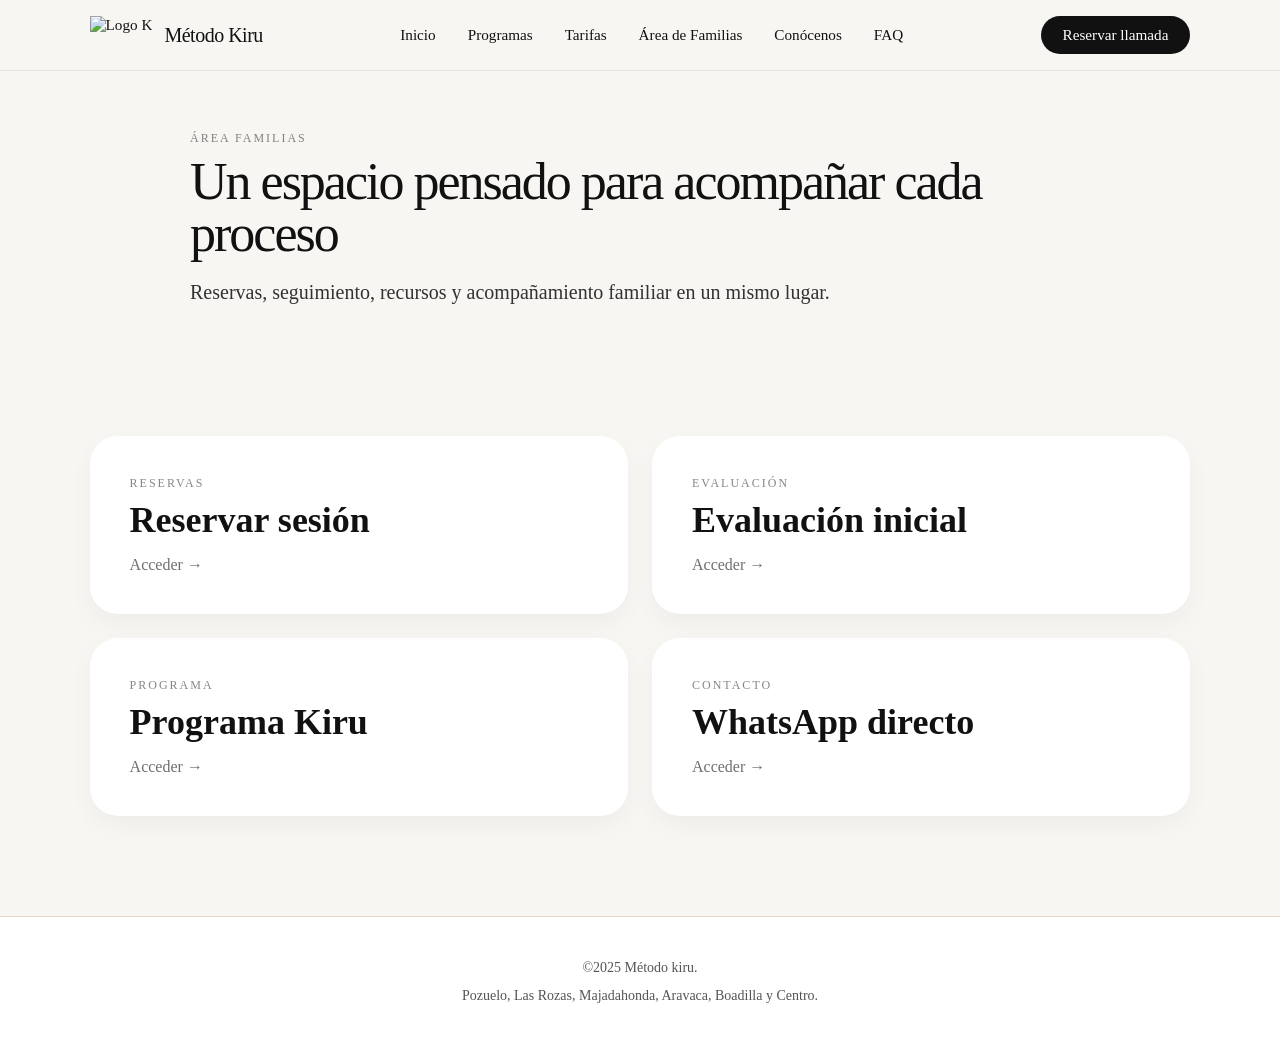
==== accesofamilias.html @ 2e8d4d33 "Actualizar logo con icono K y texto en la barra de navegacion" ====
<!DOCTYPE html>
<html lang="es">
<head>
  <meta charset="UTF-8">
  <meta name="viewport" content="width=device-width, initial-scale=1.0">
  <title>Área familias — Método Kiru</title>
  <link rel="stylesheet" href="style.css">
</head>
<body>

  <!-- BARRA SUPERIOR FIJA -->
  <header class="top-navbar">
    <nav>
      <a href="index.html" class="logo-container">
        <img src="logo.png" alt="Logo K" class="logo-img">
        <span class="logo-text">Método Kiru</span>
      </a>
      <div class="nav-links">
        <a href="index.html">Inicio</a>
        <a href="programas.html">Programas</a>
        <a href="tarifas.html">Tarifas</a>
        <a href="accesofamilias.html">Área de Familias</a>
        <a href="conocenos.html">Conócenos</a>
        <a href="faq.html">FAQ</a>
      </div>
      <a href="https://calendly.com/m-sofiamunoz05/llamada-informacion" target="_blank" class="mini-btn">Reservar llamada</a>
    </nav>
  </header>

  <section class="subpage-hero" style="padding-bottom: 0;">
    <div class="subpage-content" style="margin: 0 auto;">
      <p class="eyebrow">Área familias</p>
      <h1 style="font-size: 52px; margin-bottom: 16px;">
        Un espacio pensado para acompañar cada proceso
      </h1>
      <p class="subtitle">
        Reservas, seguimiento, recursos y acompañamiento familiar
        en un mismo lugar.
      </p>
    </div>
  </section>

  <section class="family-dashboard">
    <a href="https://calendly.com/m-sofiamunoz05/llamada-informacion" target="_blank" class="family-card">
      <p class="card-label">Reservas</p>
      <h2>Reservar sesión</h2>
      <span>Acceder →</span>
    </a>

    <a href="https://buy.stripe.com/9B6fZiflpeo09VxauafMA00" target="_blank" class="family-card">
      <p class="card-label">Evaluación</p>
      <h2>Evaluación inicial</h2>
      <span>Acceder →</span>
    </a>

    <a href="https://buy.stripe.com/fZu7sM0qvgw85Fh6dUfMA01" target="_blank" class="family-card">
      <p class="card-label">Programa</p>
      <h2>Programa Kiru</h2>
      <span>Acceder →</span>
    </a>

    <a href="https://wa.me/34651382833?text=Hola%2C%20me%20gustar%C3%ADa%20informaci%C3%B3n.%20%C2%BFTe%20puedo%20llamar%3F" target="_blank" class="family-card">
      <p class="card-label">Contacto</p>
      <h2>WhatsApp directo</h2>
      <span>Acceder →</span>
    </a>
  </section>

  <!-- PIE DE PÁGINA -->
  <footer>
    <p style="margin-bottom: 6px;">©️2025 Método kiru.</p>
    <p>Pozuelo, Las Rozas, Majadahonda, Aravaca, Boadilla y Centro.</p>
  </footer>

  <script src="script.js"></script>
</body>
</html>
---- style.css ----
*{
  margin:0;
  padding:0;
  box-sizing:border-box;
}

body{
  background:#f7f6f2;
  color:#111;
  font-family:Georgia, serif;
  -webkit-font-smoothing:antialiased;
}

/* =========================
   BARRA SUPERIOR FIJA (Centrada con Logo y Texto)
========================= */

.top-navbar {
  position: sticky;
  top: 0;
  z-index: 1000;
  background: #f7f6f2;
  border-bottom: 1px solid #eae6df;
  padding: 1rem 7%;
}

.top-navbar nav {
  display: flex;
  justify-content: space-between;
  align-items: center;
  max-width: 1200px;
  margin: 0 auto;
}

.logo-container {
  display: flex;
  align-items: center;
  gap: 12px;
  text-decoration: none;
}

.logo-img {
  height: 38px;
  width: auto;
  object-fit: contain;
}

.logo-text {
  font-family: Georgia, serif;
  font-size: 20px;
  font-weight: 400;
  color: #111;
  letter-spacing: -0.5px;
}

/* Contenedor central de los enlaces */
.nav-links {
  display: flex;
  gap: 2rem;
  align-items: center;
  margin: 0 auto;
}

.top-navbar nav a {
  text-decoration: none;
  color: #111;
  font-size: 0.95rem;
  transition: opacity 0.2s ease;
}

.top-navbar nav a:hover {
  opacity: .6;
}

/* Botón de llamada a la derecha */
.mini-btn {
  background: #111;
  color: white !important;
  padding: 10px 22px !important;
  border-radius: 999px;
  font-size: 14px;
  text-decoration: none;
}

.mini-btn:hover {
  opacity: .9;
}

/* =========================
   SECCIÓN HERO
========================= */

.hero{
  padding: 60px 7%;
  display: flex;
  flex-direction: column;
}

.hero-content{
  max-width: 850px;
  margin-top: 2rem;
}

.eyebrow{
  text-transform: uppercase;
  letter-spacing: 2px;
  font-size: 12px;
  opacity: .5;
  margin-bottom: 10px;
}

h1{
  font-size: 68px;
  line-height: 1;
  font-weight: 400;
  letter-spacing: -2px;
  margin-bottom: 16px;
}

.subtitle{
  font-size: 20px;
  line-height: 1.6;
  max-width: 700px;
  opacity: .85;
  margin-bottom: 28px;
}

/* =========================
   BOTONES
========================= */

.hero-buttons{
  display: flex;
  gap: 14px;
  flex-wrap: wrap;
}

.hero-buttons a{
  text-decoration: none;
  padding: 18px 32px;
  border-radius: 999px;
  font-size: 16px;
  transition: .25s;
}

.primary{
  background: #111;
  color: white !important;
  border: 1px solid #111;
}

.primary:hover{
  opacity: .9;
}

.secondary{
  color: #111 !important;
  border: 1px solid #111;
}

.secondary:hover{
  background: #111;
  color: white !important;
}

/* =========================
   SECCIONES GENERALES
========================= */

.quote{
  padding: 80px 7%;
  text-align: center;
}

.quote h2{
  max-width: 900px;
  margin: auto;
  font-size: 38px;
  line-height: 1.2;
  font-weight: 400;
}

.testimonials{
  background: white;
  padding: 80px 7%;
}

.testimonials h2{
  font-size: 32px;
  font-weight: 400;
  text-align: center;
  margin-bottom: 40px;
}

blockquote{
  max-width: 850px;
  margin: 0 auto 40px;
  font-size: 20px;
  line-height: 1.5;
}

blockquote span{
  display: block;
  margin-top: 10px;
  font-size: 14px;
  opacity: .55;
}

.programas-comparacion{
  max-width: 1100px;
  margin: 60px auto;
  padding: 0 20px;
  display: grid;
  grid-template-columns: repeat(auto-fit, minmax(320px, 1fr));
  gap: 30px;
}

.programa-card{
  background: #f9f4ec;
  border: 1px solid #e4d8c7;
  border-radius: 20px;
  padding: 35px;
  position: relative;
  box-shadow: 0 10px 30px rgba(0,0,0,.05);
}

.programa-card.destacado{
  border: 2px solid #c8a97e;
  transform: scale(1.02);
}

.etiqueta{
  position: absolute;
  top: -12px;
  right: 20px;
  background: #c8a97e;
  color: white;
  padding: 8px 16px;
  border-radius: 999px;
  font-size: .8rem;
  font-weight: 600;
}

.programa-header{
  margin-bottom:25px;
}

.programa-header h3{
  color:#3d342b;
  margin-bottom:6px;
  font-size:1.8rem;
}

.programa-header p{
  color:#8b7b68;
}

.programa-card ul{
  list-style:none;
  padding:0;
  margin:0;
}

.programa-card li{
  padding:12px 0;
  border-bottom:1px solid #e8ddd0;
  display:flex;
  align-items:center;
  gap:12px;
}

.programa-card li.si::before{
  content:"✓";
  color:#8a9a5b;
  font-weight:bold;
  font-size:1.2rem;
}

.programa-card li.no::before{
  content:"✕";
  color:#c2b5a4;
  font-weight:bold;
  font-size:1.1rem;
}

.beneficio{
  margin-top:30px;
  padding-top:20px;
  border-top:1px solid #d9ccb9;
}

.beneficio strong{
  display:block;
  margin-bottom:10px;
  color:#3d342b;
}

.beneficio p{
  color:#6b6258;
  line-height:1.6;
}

.program-note{
  text-align:center;
  margin-top:30px;
  color:#666;
  line-height:1.7;
}

.program-note p{
  margin-bottom:10px;
}

.tarifas-grid{
  max-width:1000px;
  margin:60px auto;
  padding:0 20px;
  display:grid;
  grid-template-columns:repeat(auto-fit,minmax(320px,1fr));
  gap:30px;
}

.tarifa-card{
  background:#f9f4ec;
  border:1px solid #e4d8c7;
  border-radius:20px;
  padding:35px;
  box-shadow:0 10px 30px rgba(0,0,0,.05);
  position:relative;
}

.tarifa-card.destacado{
  border:2px solid #c8a97e;
}

.tarifa-card h3{
  text-align:center;
  margin-bottom:25px;
  color:#3d342b;
  font-size:1.8rem;
}

.precio-item{
  display:flex;
  justify-content:space-between;
  align-items:center;
  padding:18px 0;
  border-bottom:1px solid #e4d8c7;
}

.precio-item:last-child{
  border-bottom:none;
}

.precio-item span{
  color:#6b6258;
}

.precio-item strong{
  font-size:1.2rem;
  color:#3d342b;
}

.subpage-hero{
  padding: 60px 7% !important;
}

.subpage-content{
  max-width:900px;
}

.faq-section{
  max-width:1100px;
  margin:auto;
  padding:40px 7% 100px;
}

.faq-item{
  background:white;
  border-radius:24px;
  margin-bottom:18px;
  padding:10px 28px;
  box-shadow:0 10px 25px rgba(0,0,0,.04);
}

.faq-question{
  width:100%;
  border:none;
  background:none;
  padding:24px 0;
  cursor:pointer;
  display:flex;
  justify-content:space-between;
  align-items:center;
  font-family:Georgia, serif;
  font-size:24px;
  text-align:left;
}

.faq-answer{
  max-height:0;
  overflow:hidden;
  transition:.3s ease;
}

.faq-answer p{
  padding-bottom:24px;
  font-size:18px;
  line-height:1.8;
  opacity:.8;
}

.faq-item.active .faq-answer{
  max-height:500px;
}

.family-dashboard{
  display:grid;
  grid-template-columns:repeat(2,1fr);
  gap:24px;
  padding:40px 7% 100px;
}

.family-card{
  background:white;
  border-radius:28px;
  padding:40px;
  text-decoration:none;
  color:#111;
  box-shadow:0 10px 25px rgba(0,0,0,.04);
  transition:.25s;
}

.family-card:hover{
  transform:translateY(-4px);
}

.family-card h2{
  font-size:36px;
  margin-bottom:15px;
}

.family-card span{
  opacity:.6;
}

.card-label {
  font-size: 12px;
  text-transform: uppercase;
  letter-spacing: 2px;
  opacity: 0.5;
  margin-bottom: 8px;
}

footer{
  text-align:center;
  padding:40px 7%;
  background:white;
  border-top:1px solid #e4d8c7;
  color:#555;
  font-size:14px;
  line-height:1.6;
}

@media(max-width:900px){
  .top-navbar {
    padding: 1rem 5%;
  }
  .nav-links {
    display: none;
  }
  .hero{
    padding:40px 6% 60px;
  }
  h1{
    font-size:44px;
  }
  .hero-buttons{
    flex-direction:column;
  }
  .hero-buttons a{
    width:100%;
    text-align:center;
  }
  .family-dashboard{
    grid-template-columns:1fr;
  }
}
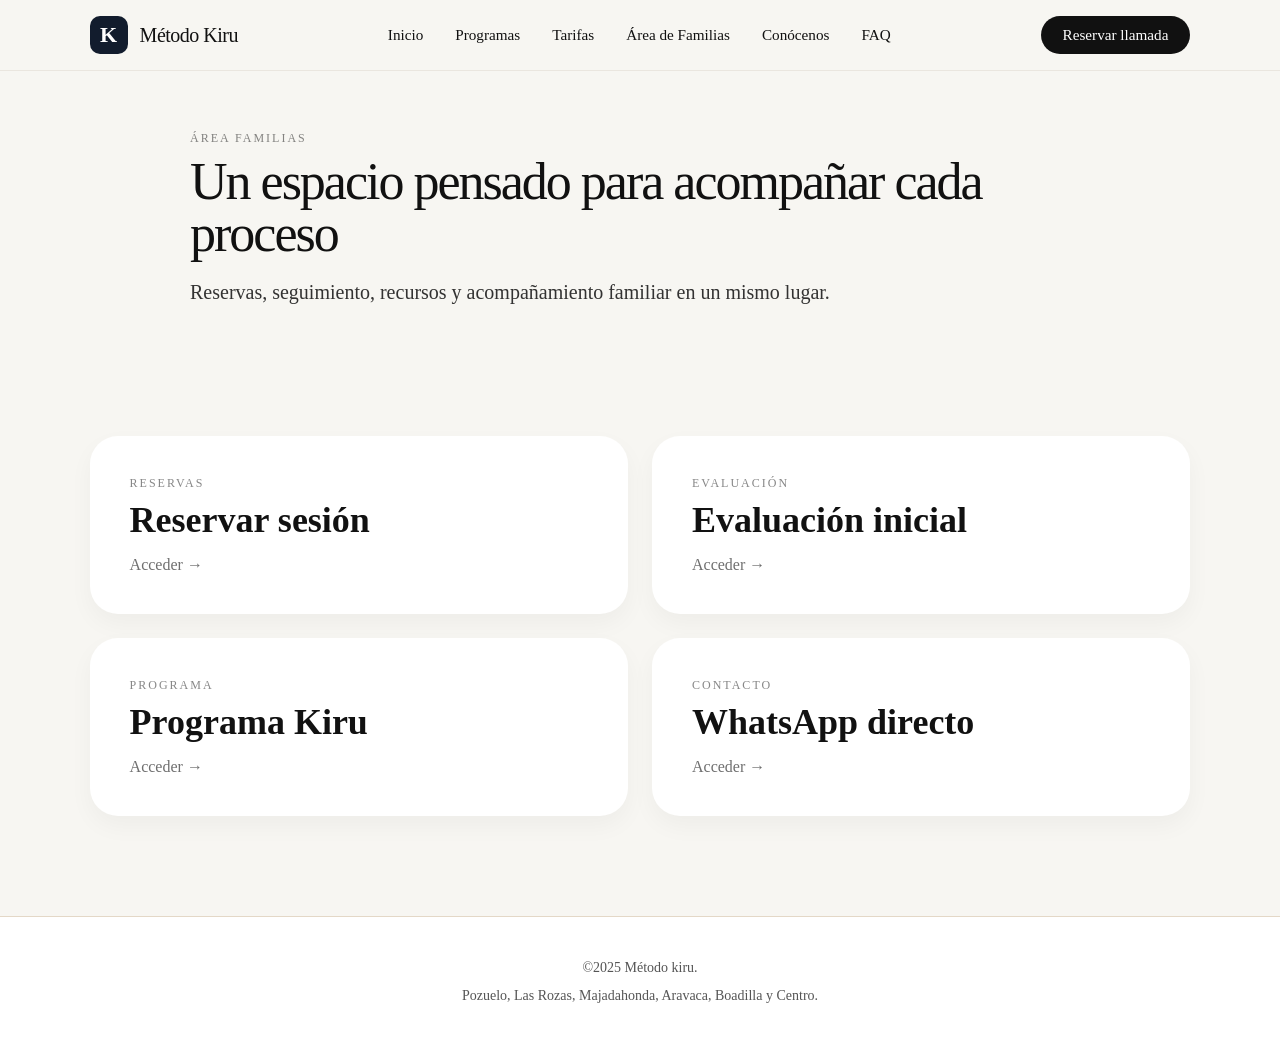
==== commit ba238d70: "Actualizar diseño de la barra de navegación con icono de la K" ====
--- a/accesofamilias.html
+++ b/accesofamilias.html
@@ -12,7 +12,7 @@
   <header class="top-navbar">
     <nav>
       <a href="index.html" class="logo-container">
-        <img src="logo.png" alt="Logo K" class="logo-img">
+        <div class="logo-icon-box">K</div>
         <span class="logo-text">Método Kiru</span>
       </a>
       <div class="nav-links">
--- a/style.css
+++ b/style.css
@@ -12,7 +12,7 @@
 }
 
 /* =========================
-   BARRA SUPERIOR FIJA (Centrada con Logo y Texto)
+   BARRA SUPERIOR FIJA
 ========================= */
 
 .top-navbar {
@@ -39,10 +39,19 @@
   text-decoration: none;
 }
 
-.logo-img {
+/* Cajita elegante para la K (sin depender de archivos de imagen) */
+.logo-icon-box {
+  width: 38px;
   height: 38px;
-  width: auto;
-  object-fit: contain;
+  background-color: #121c2d;
+  border-radius: 10px;
+  display: flex;
+  align-items: center;
+  justify-content: center;
+  color: white;
+  font-family: Georgia, serif;
+  font-size: 22px;
+  font-weight: bold;
 }
 
 .logo-text {
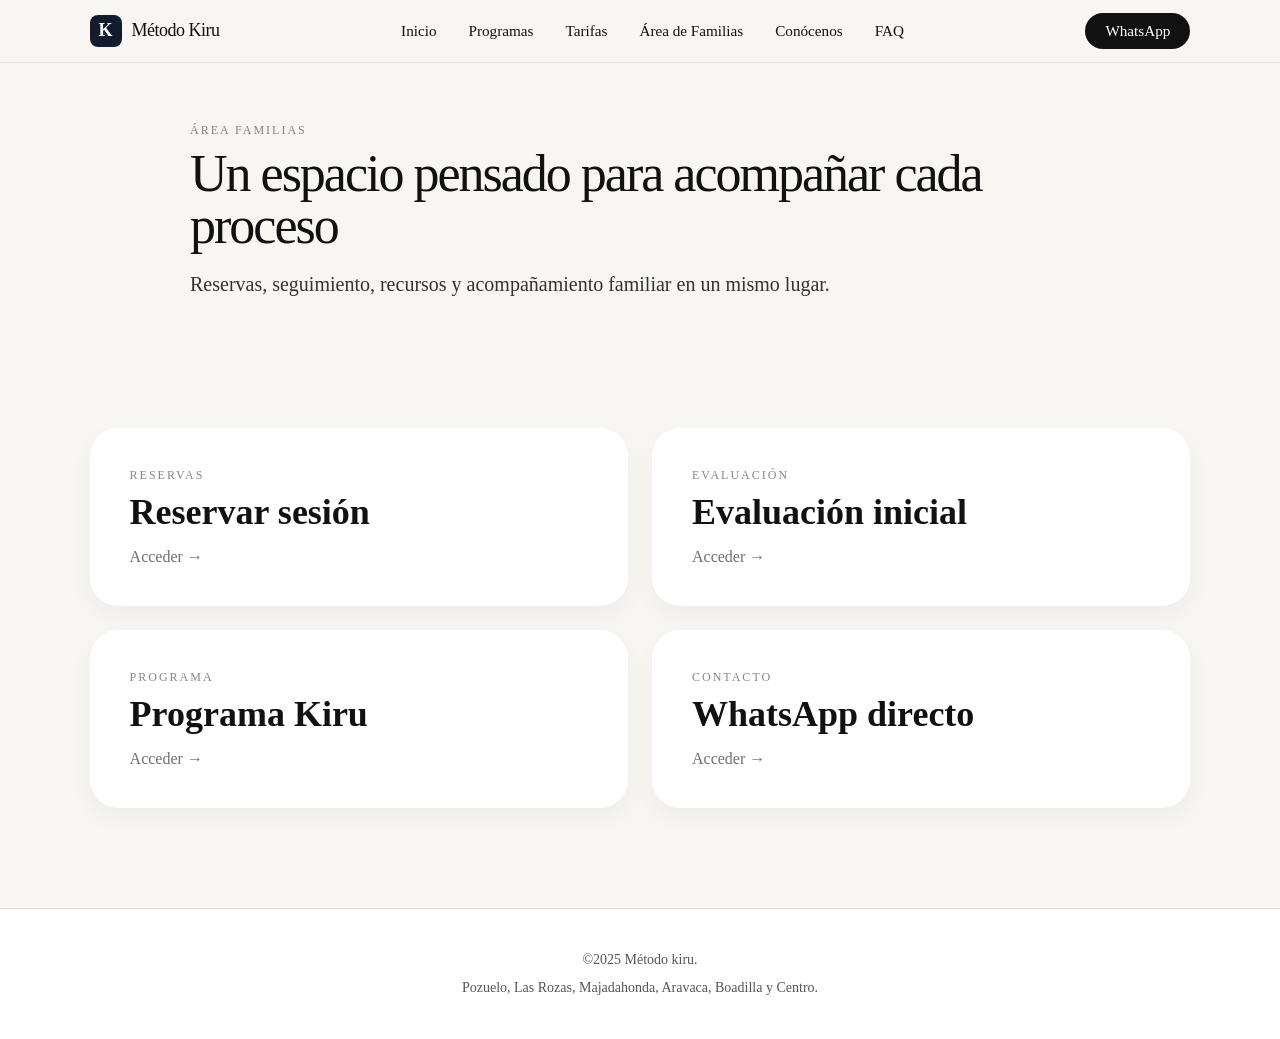
==== commit 50e47bbb: "Cambiar botones de llamada por WhatsApp y eliminar subrayado" ====
--- a/accesofamilias.html
+++ b/accesofamilias.html
@@ -23,7 +23,7 @@
         <a href="conocenos.html">Conócenos</a>
         <a href="faq.html">FAQ</a>
       </div>
-      <a href="https://calendly.com/m-sofiamunoz05/llamada-informacion" target="_blank" class="mini-btn">Reservar llamada</a>
+      <a href="https://wa.me/34651382833?text=Hola%2C%20me%20gustar%C3%ADa%20informaci%C3%B3n%20sobre%20M%C3%A9todo%20Kiru." target="_blank" class="mini-btn">WhatsApp</a>
     </nav>
   </header>
 
--- a/style.css
+++ b/style.css
@@ -21,7 +21,7 @@
   z-index: 1000;
   background: #f7f6f2;
   border-bottom: 1px solid #eae6df;
-  padding: 1rem 7%;
+  padding: 0.8rem 7%;
 }
 
 .top-navbar nav {
@@ -35,28 +35,27 @@
 .logo-container {
   display: flex;
   align-items: center;
-  gap: 12px;
+  gap: 10px;
   text-decoration: none;
 }
 
-/* Cajita elegante para la K (sin depender de archivos de imagen) */
 .logo-icon-box {
-  width: 38px;
-  height: 38px;
+  width: 32px;
+  height: 32px;
   background-color: #121c2d;
-  border-radius: 10px;
+  border-radius: 8px;
   display: flex;
   align-items: center;
   justify-content: center;
   color: white;
   font-family: Georgia, serif;
-  font-size: 22px;
+  font-size: 18px;
   font-weight: bold;
 }
 
 .logo-text {
   font-family: Georgia, serif;
-  font-size: 20px;
+  font-size: 18px;
   font-weight: 400;
   color: #111;
   letter-spacing: -0.5px;
@@ -81,14 +80,14 @@
   opacity: .6;
 }
 
-/* Botón de llamada a la derecha */
+/* Botón de WhatsApp a la derecha (Sin subrayado) */
 .mini-btn {
   background: #111;
   color: white !important;
-  padding: 10px 22px !important;
+  padding: 9px 20px !important;
   border-radius: 999px;
-  font-size: 14px;
-  text-decoration: none;
+  font-size: 13.5px;
+  text-decoration: none !important;
 }
 
 .mini-btn:hover {
@@ -145,7 +144,7 @@
 }
 
 .hero-buttons a{
-  text-decoration: none;
+  text-decoration: none !important;
   padding: 18px 32px;
   border-radius: 999px;
   font-size: 16px;
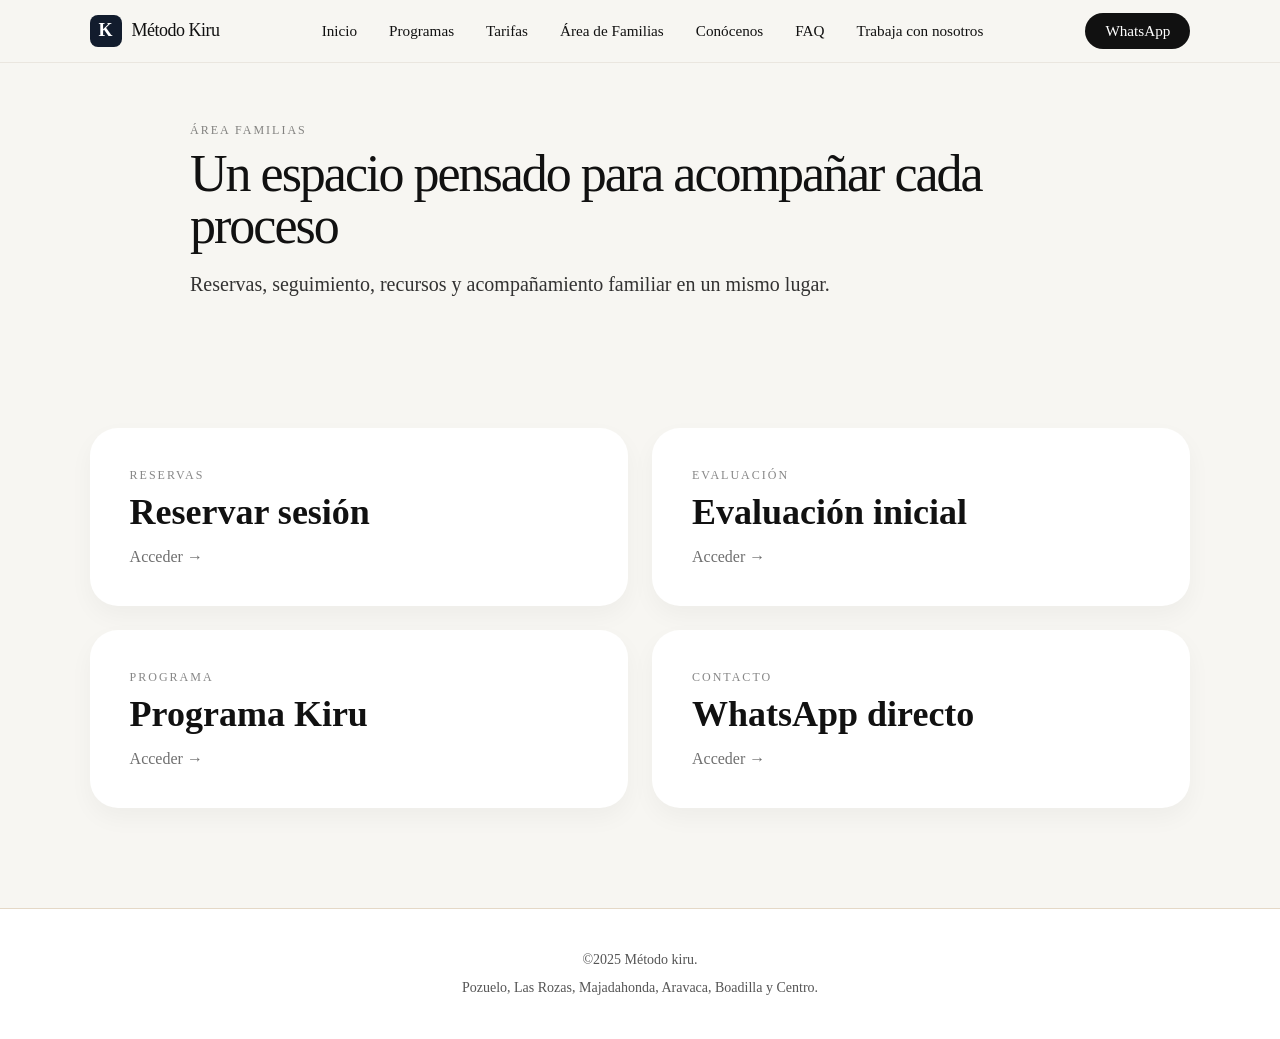
==== commit 2e5f251a: "Arreglada visibilidad del botón Trabaja con Nosotros" ====
--- a/accesofamilias.html
+++ b/accesofamilias.html
@@ -22,6 +22,7 @@
         <a href="accesofamilias.html">Área de Familias</a>
         <a href="conocenos.html">Conócenos</a>
         <a href="faq.html">FAQ</a>
+        <a href="trabaja-con-nosotros.html" style="text-decoration: none; color: #111;">Trabaja con nosotros</a>
       </div>
       <a href="https://wa.me/34651382833?text=Hola%2C%20me%20gustar%C3%ADa%20informaci%C3%B3n%20sobre%20M%C3%A9todo%20Kiru." target="_blank" class="mini-btn">WhatsApp</a>
     </nav>
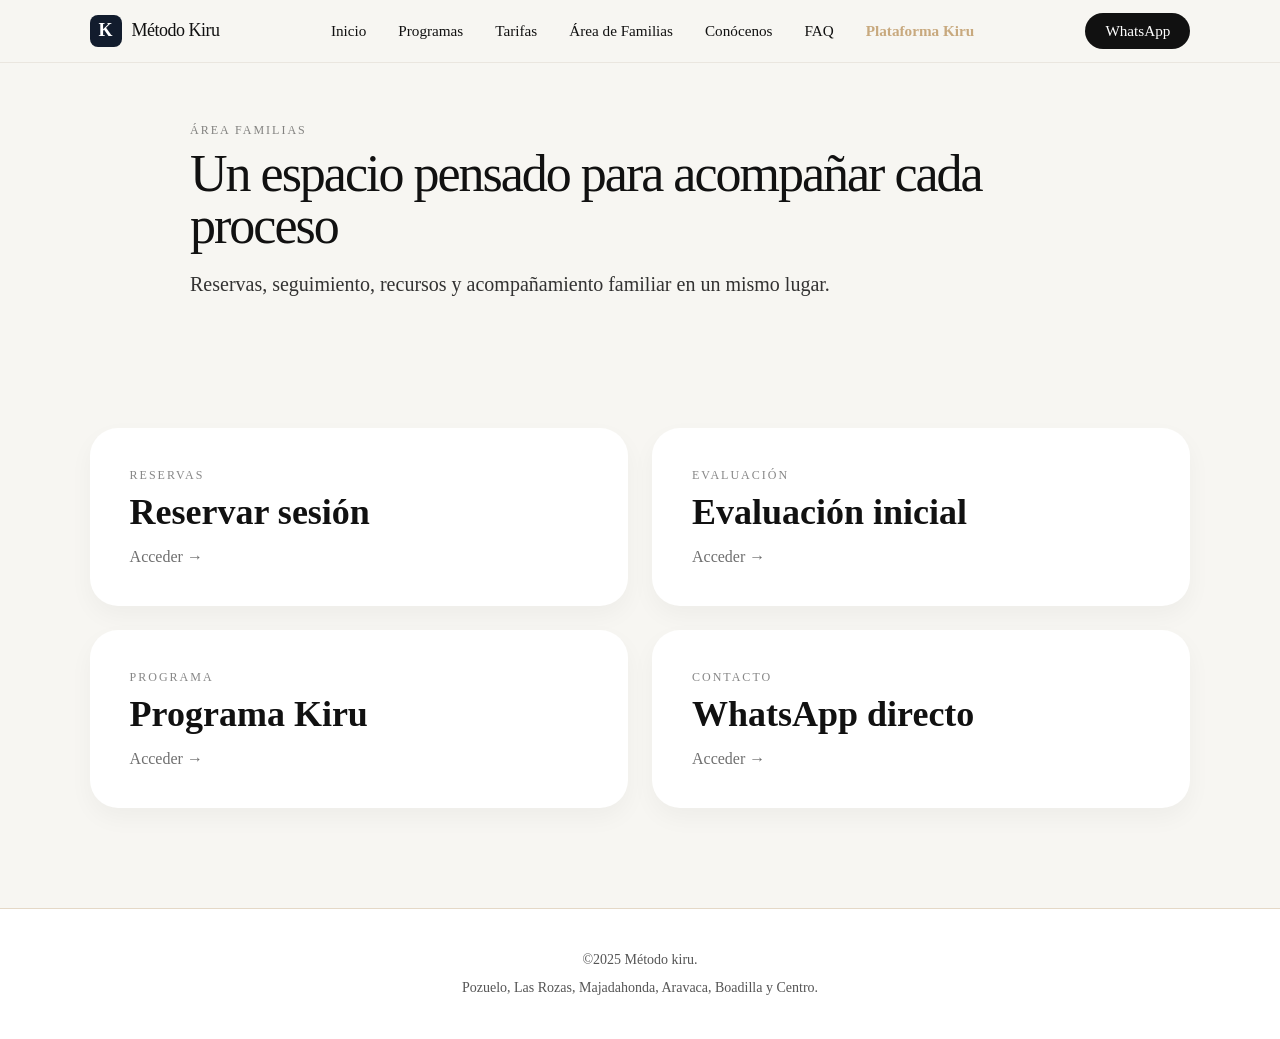
==== commit ac685fea: "Anadir acceso directo a Plataforma Kiru en toda la web" ====
--- a/accesofamilias.html
+++ b/accesofamilias.html
@@ -22,7 +22,7 @@
         <a href="accesofamilias.html">Área de Familias</a>
         <a href="conocenos.html">Conócenos</a>
         <a href="faq.html">FAQ</a>
-        <a href="trabaja-con-nosotros.html" style="text-decoration: none; color: #111;">Trabaja con nosotros</a>
+        <a href="accesofamilias.html" style="font-weight: 600; color: #c8a97e;">Plataforma Kiru</a>
       </div>
       <a href="https://wa.me/34651382833?text=Hola%2C%20me%20gustar%C3%ADa%20informaci%C3%B3n%20sobre%20M%C3%A9todo%20Kiru." target="_blank" class="mini-btn">WhatsApp</a>
     </nav>
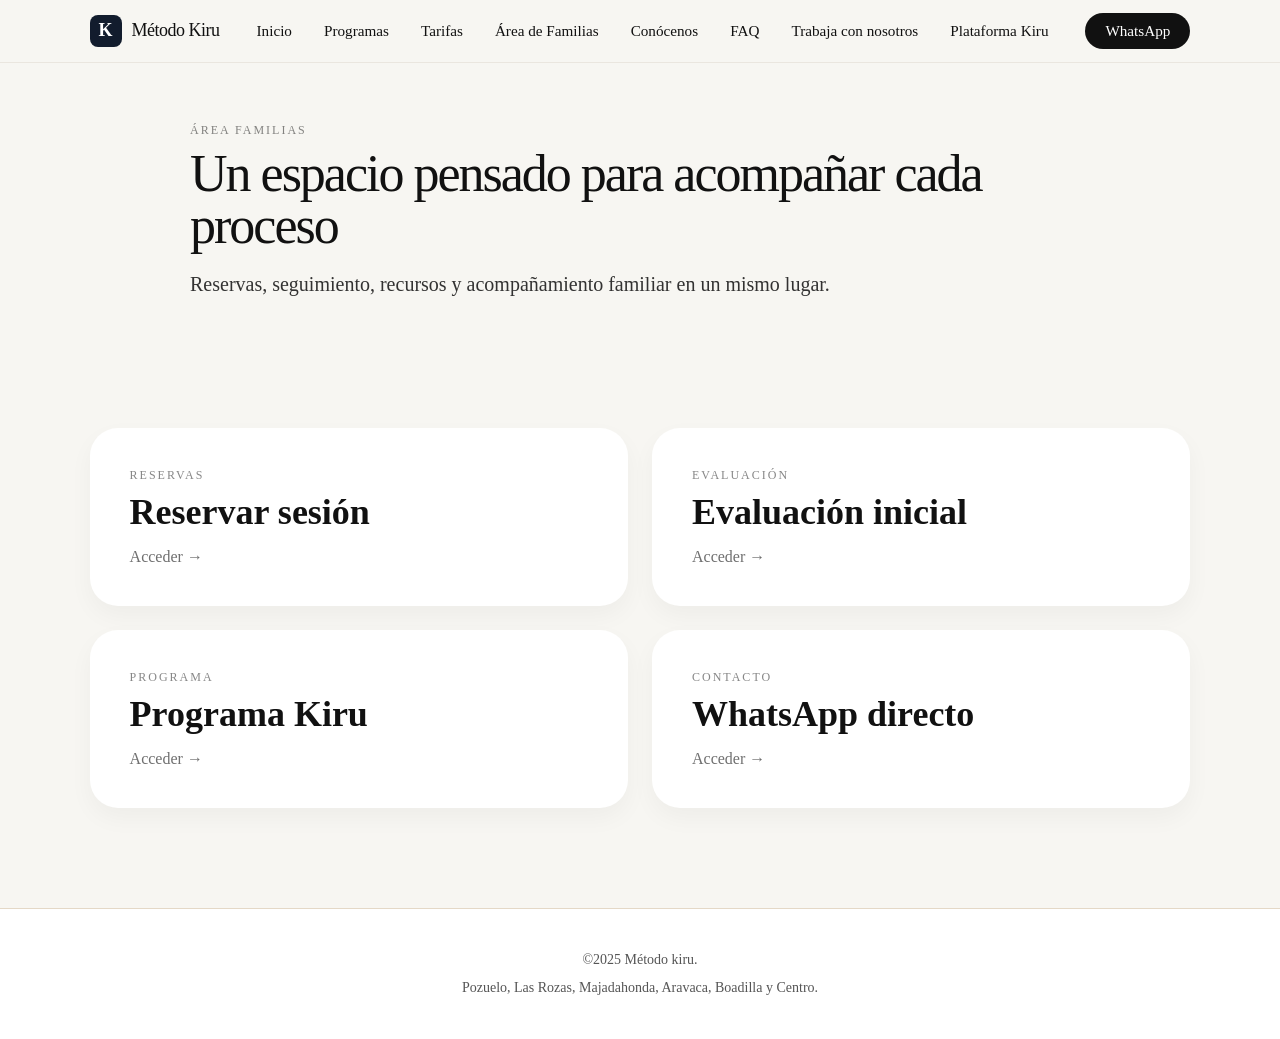
==== commit 9cbe305a: "Anadir enlace de trabaja con nosotros y plataforma en todas las paginas" ====
--- a/accesofamilias.html
+++ b/accesofamilias.html
@@ -22,7 +22,8 @@
         <a href="accesofamilias.html">Área de Familias</a>
         <a href="conocenos.html">Conócenos</a>
         <a href="faq.html">FAQ</a>
-        <a href="accesofamilias.html" style="font-weight: 600; color: #c8a97e;">Plataforma Kiru</a>
+        <a href="trabaja-con-nosotros.html">Trabaja con nosotros</a>
+        <a href="https://campus-kiru-q3gmzbqbb-campus-kiru.vercel.app/" target="_blank">Plataforma Kiru</a>
       </div>
       <a href="https://wa.me/34651382833?text=Hola%2C%20me%20gustar%C3%ADa%20informaci%C3%B3n%20sobre%20M%C3%A9todo%20Kiru." target="_blank" class="mini-btn">WhatsApp</a>
     </nav>
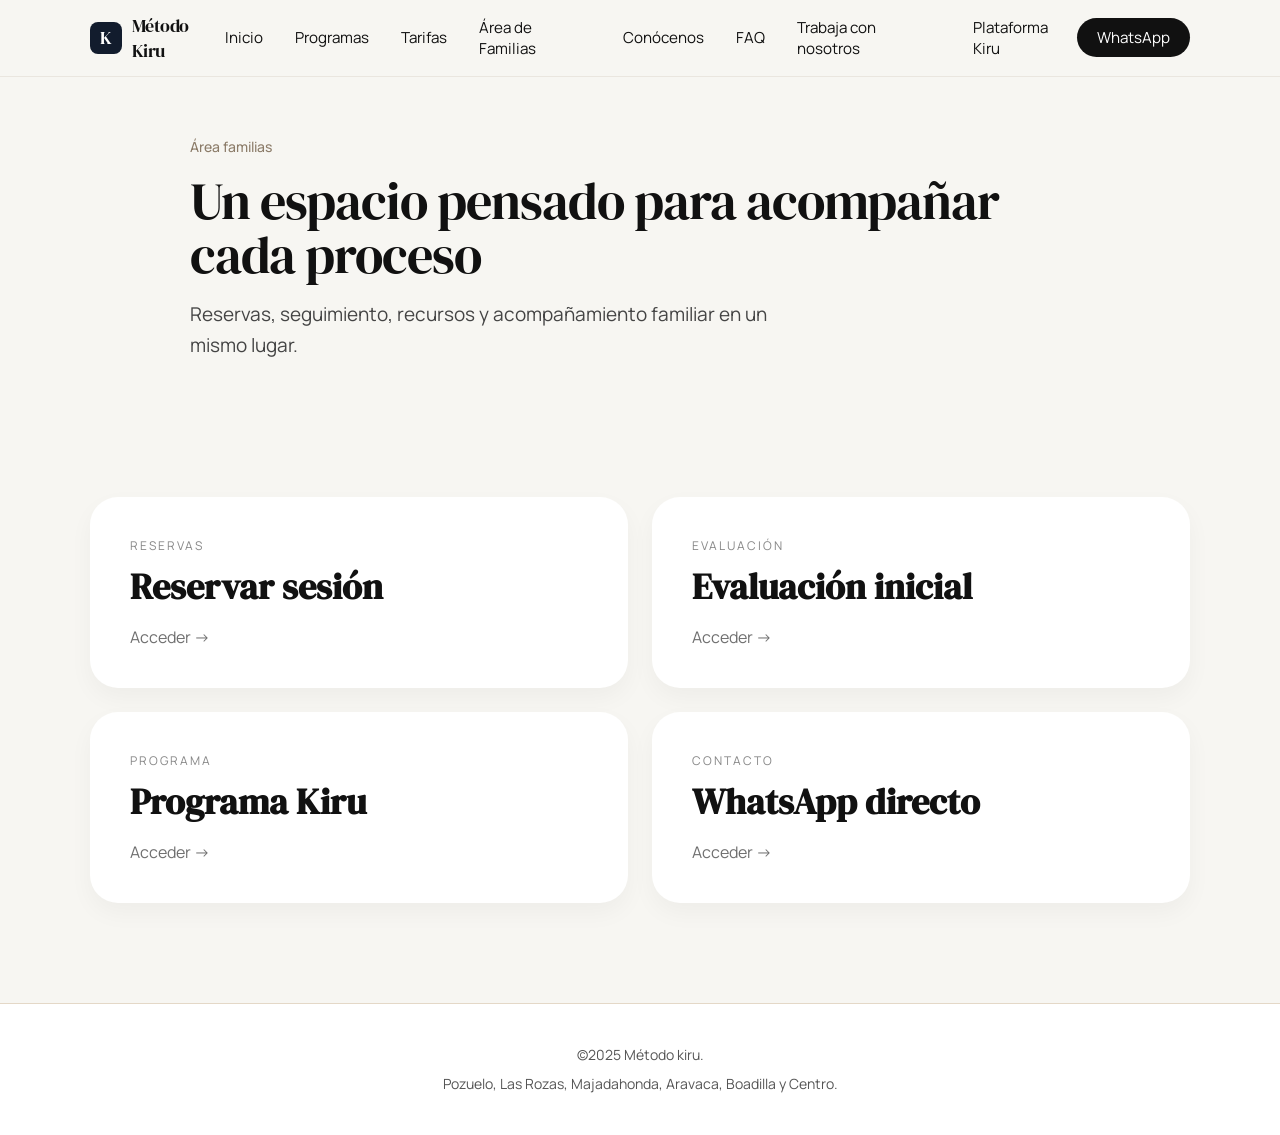
==== commit 418193bf: "Menú de tres rayas, descripción SEO, página de testimonios y home más compacta Co-Authored-By: Claud" ====
--- a/accesofamilias.html
+++ b/accesofamilias.html
@@ -15,7 +15,7 @@
         <div class="logo-icon-box">K</div>
         <span class="logo-text">Método Kiru</span>
       </a>
-      <div class="nav-links">
+      <div class="nav-links" id="menu-principal">
         <a href="index.html">Inicio</a>
         <a href="programas.html">Programas</a>
         <a href="tarifas.html">Tarifas</a>
@@ -26,6 +26,9 @@
         <a href="https://campus-kiru-q3gmzbqbb-campus-kiru.vercel.app/" target="_blank">Plataforma Kiru</a>
       </div>
       <a href="https://wa.me/34651382833?text=Hola%2C%20me%20gustar%C3%ADa%20informaci%C3%B3n%20sobre%20M%C3%A9todo%20Kiru." target="_blank" class="mini-btn">WhatsApp</a>
+      <button class="menu-toggle" type="button" aria-label="Abrir menú" aria-expanded="false" aria-controls="menu-principal">
+        <svg width="22" height="22" viewBox="0 0 24 24" fill="none" stroke="currentColor" stroke-width="1.8" stroke-linecap="round" aria-hidden="true"><line x1="4" y1="7" x2="20" y2="7"/><line x1="4" y1="12" x2="20" y2="12"/><line x1="4" y1="17" x2="20" y2="17"/></svg>
+      </button>
     </nav>
   </header>
 
--- a/style.css
+++ b/style.css
@@ -1,3 +1,5 @@
+@import url('https://fonts.googleapis.com/css2?family=DM+Serif+Display&family=Manrope:wght@400;500;600;700&display=swap');
+
 *{
   margin:0;
   padding:0;
@@ -7,8 +9,12 @@
 body{
   background:#f7f6f2;
   color:#111;
-  font-family:Georgia, serif;
+  font-family:'Manrope', sans-serif;
   -webkit-font-smoothing:antialiased;
+}
+
+h1, h2, .logo-text, .logo-icon-box{
+  font-family:'DM Serif Display', Georgia, serif;
 }
 
 /* =========================
@@ -48,13 +54,10 @@
   align-items: center;
   justify-content: center;
   color: white;
-  font-family: Georgia, serif;
   font-size: 18px;
-  font-weight: bold;
 }
 
 .logo-text {
-  font-family: Georgia, serif;
   font-size: 18px;
   font-weight: 400;
   color: #111;
@@ -94,43 +97,99 @@
   opacity: .9;
 }
 
+/* Menú de tres rayas */
+
+.menu-toggle{
+  display: none;
+  background: none;
+  border: none;
+  color: #111;
+  width: 40px;
+  height: 40px;
+  align-items: center;
+  justify-content: center;
+  border-radius: 999px;
+  cursor: pointer;
+}
+
+.menu-toggle:hover{
+  background: #eae6df;
+}
+
+@media(max-width:1100px){
+  .top-navbar nav{
+    gap: 12px;
+  }
+  .logo-container{
+    margin-right: auto;
+  }
+  .menu-toggle{
+    display: inline-flex;
+  }
+  .nav-links{
+    display: none;
+    position: absolute;
+    top: 100%;
+    left: 0;
+    right: 0;
+    flex-direction: column;
+    align-items: stretch;
+    gap: 0;
+    margin: 0;
+    padding: 8px 7% 20px;
+    background: #f7f6f2;
+    border-bottom: 1px solid #eae6df;
+    box-shadow: 0 16px 30px rgba(0,0,0,.06);
+  }
+  .top-navbar.menu-open .nav-links{
+    display: flex;
+  }
+  .top-navbar .nav-links a{
+    padding: 14px 0;
+    font-size: 17px;
+    border-bottom: 1px solid #eae6df;
+  }
+  .top-navbar .nav-links a:last-child{
+    border-bottom: none;
+  }
+}
+
 /* =========================
    SECCIÓN HERO
 ========================= */
 
 .hero{
-  padding: 60px 7%;
+  padding: 64px 7% 56px;
   display: flex;
   flex-direction: column;
 }
 
 .hero-content{
   max-width: 850px;
-  margin-top: 2rem;
+  margin-top: 0;
 }
 
 .eyebrow{
-  text-transform: uppercase;
-  letter-spacing: 2px;
-  font-size: 12px;
-  opacity: .5;
-  margin-bottom: 10px;
+  font-size: 14px;
+  font-weight: 500;
+  color: #8b7b68;
+  margin-bottom: 18px;
 }
 
 h1{
-  font-size: 68px;
-  line-height: 1;
+  font-size: 64px;
+  line-height: 1.05;
   font-weight: 400;
-  letter-spacing: -2px;
-  margin-bottom: 16px;
+  letter-spacing: -1px;
+  margin-bottom: 22px;
 }
 
 .subtitle{
-  font-size: 20px;
-  line-height: 1.6;
-  max-width: 700px;
-  opacity: .85;
-  margin-bottom: 28px;
+  font-size: 19px;
+  line-height: 1.65;
+  max-width: 620px;
+  color: #444;
+  margin-bottom: 36px;
 }
 
 /* =========================
@@ -139,8 +198,9 @@
 
 .hero-buttons{
   display: flex;
-  gap: 14px;
+  gap: 28px;
   flex-wrap: wrap;
+  align-items: center;
 }
 
 .hero-buttons a{
@@ -148,7 +208,20 @@
   padding: 18px 32px;
   border-radius: 999px;
   font-size: 16px;
+  font-weight: 600;
   transition: .25s;
+}
+
+.hero-buttons a.text-link{
+  padding: 0;
+  border-radius: 0;
+  color: #111;
+  border-bottom: 1px solid #111;
+  font-weight: 500;
+}
+
+.hero-buttons a.text-link:hover{
+  opacity: .6;
 }
 
 .primary{
@@ -176,16 +249,168 @@
 ========================= */
 
 .quote{
-  padding: 80px 7%;
+  padding: 70px 7% 30px;
   text-align: center;
-}
-
-.quote h2{
-  max-width: 900px;
+  border-top: 1px solid #eae6df;
+}
+
+.quote-text{
+  max-width: 760px;
   margin: auto;
-  font-size: 38px;
-  line-height: 1.2;
+  font-size: 24px;
+  line-height: 1.5;
+  font-weight: 500;
+  color: #3d342b;
+}
+
+/* Secciones de la home */
+
+.section{
+  padding: 56px 7%;
+}
+
+.section-white{
+  background: white;
+}
+
+.section-title{
+  font-size: 36px;
   font-weight: 400;
+  text-align: center;
+  margin-bottom: 32px;
+}
+
+.page-title{
+  font-size: 48px;
+  text-align: center;
+  margin-bottom: 36px;
+}
+
+.hero-buttons.centered{
+  justify-content: center;
+  margin-top: 28px;
+}
+
+.testimonial-featured{
+  max-width: 680px;
+  margin: 0 auto;
+  background: white;
+  border-radius: 24px;
+  padding: 32px 36px;
+  font-size: 18px;
+  line-height: 1.6;
+  text-align: center;
+  box-shadow: 0 10px 25px rgba(0,0,0,.04);
+}
+
+.pillars{
+  max-width: 1100px;
+  margin: 0 auto;
+  display: grid;
+  grid-template-columns: repeat(auto-fit, minmax(180px, 1fr));
+  gap: 32px;
+}
+
+.pillar{
+  border-top: 1px solid #d9ccb9;
+  padding-top: 20px;
+}
+
+.pillar h3,
+.steps h3{
+  font-size: 17px;
+  font-weight: 700;
+  margin-bottom: 8px;
+}
+
+.pillar p,
+.steps p{
+  font-size: 15px;
+  line-height: 1.6;
+  color: #555;
+}
+
+.steps{
+  list-style: none;
+  max-width: 1000px;
+  margin: 0 auto;
+  display: grid;
+  grid-template-columns: repeat(3, 1fr);
+  gap: 40px;
+}
+
+.step-number{
+  display: block;
+  font-family: 'DM Serif Display', Georgia, serif;
+  font-size: 36px;
+  line-height: 1;
+  color: #c8a97e;
+  margin-bottom: 10px;
+}
+
+.testimonial-grid{
+  max-width: 1100px;
+  margin: 0 auto;
+  display: grid;
+  grid-template-columns: repeat(3, 1fr);
+  gap: 24px;
+}
+
+.testimonial-grid blockquote{
+  background: white;
+  border-radius: 24px;
+  padding: 32px;
+  margin: 0;
+  font-size: 17px;
+  line-height: 1.6;
+  box-shadow: 0 10px 25px rgba(0,0,0,.04);
+}
+
+.closing{
+  padding: 56px 7% 64px;
+  text-align: center;
+  border-top: 1px solid #eae6df;
+}
+
+.closing .quote-text{
+  margin-bottom: 4px;
+}
+
+.closing .hero-buttons{
+  justify-content: center;
+}
+
+/* Welcome Pack en Tarifas */
+
+.welcome-pack{
+  padding-top: 22px;
+}
+
+.welcome-pack-row{
+  display: flex;
+  justify-content: space-between;
+  align-items: center;
+  font-weight: 700;
+  color: #3d342b;
+}
+
+.welcome-pack-row strong{
+  font-size: 1.2rem;
+}
+
+.welcome-pack p{
+  margin-top: 8px;
+  font-size: 14px;
+  line-height: 1.6;
+  color: #6b6258;
+}
+
+.price-note{
+  max-width: 1000px;
+  margin: 0 auto;
+  text-align: center;
+  font-size: 14px;
+  color: #6b6258;
 }
 
 .testimonials{
@@ -342,6 +567,8 @@
 }
 
 .tarifa-card h3{
+  font-family:'DM Serif Display', Georgia, serif;
+  font-weight:400;
   text-align:center;
   margin-bottom:25px;
   color:#3d342b;
@@ -400,8 +627,10 @@
   display:flex;
   justify-content:space-between;
   align-items:center;
-  font-family:Georgia, serif;
-  font-size:24px;
+  font-family:'Manrope', sans-serif;
+  font-weight:600;
+  font-size:20px;
+  color:#111;
   text-align:left;
 }
 
@@ -474,9 +703,6 @@
   .top-navbar {
     padding: 1rem 5%;
   }
-  .nav-links {
-    display: none;
-  }
   .hero{
     padding:40px 6% 60px;
   }
@@ -485,6 +711,67 @@
   }
   .hero-buttons{
     flex-direction:column;
+    align-items:stretch;
+  }
+  .hero-buttons a.text-link{
+    align-self:center;
+    width:auto;
+  }
+  .hero{
+    padding:36px 6% 40px;
+  }
+  .pillars{
+    grid-template-columns:1fr 1fr;
+    gap:22px 18px;
+  }
+  .pillar{
+    padding-top:14px;
+  }
+  .pillar h3,
+  .steps h3{
+    font-size:16px;
+    margin-bottom:4px;
+  }
+  .pillar p,
+  .steps p{
+    font-size:14px;
+  }
+  .steps{
+    gap:22px;
+  }
+  .steps li{
+    display:grid;
+    grid-template-columns:36px 1fr;
+    column-gap:10px;
+  }
+  .step-number{
+    grid-row:span 2;
+    font-size:30px;
+    margin-bottom:0;
+  }
+  .closing{
+    padding:44px 6% 48px;
+  }
+  .section{
+    padding:60px 6%;
+  }
+  .section-title{
+    font-size:32px;
+    margin-bottom:32px;
+  }
+  .steps,
+  .testimonial-grid{
+    grid-template-columns:1fr;
+  }
+  .quote-text{
+    font-size:20px;
+  }
+  .page-title{
+    font-size:36px;
+  }
+  .testimonial-featured{
+    padding:26px 22px;
+    font-size:17px;
   }
   .hero-buttons a{
     width:100%;
